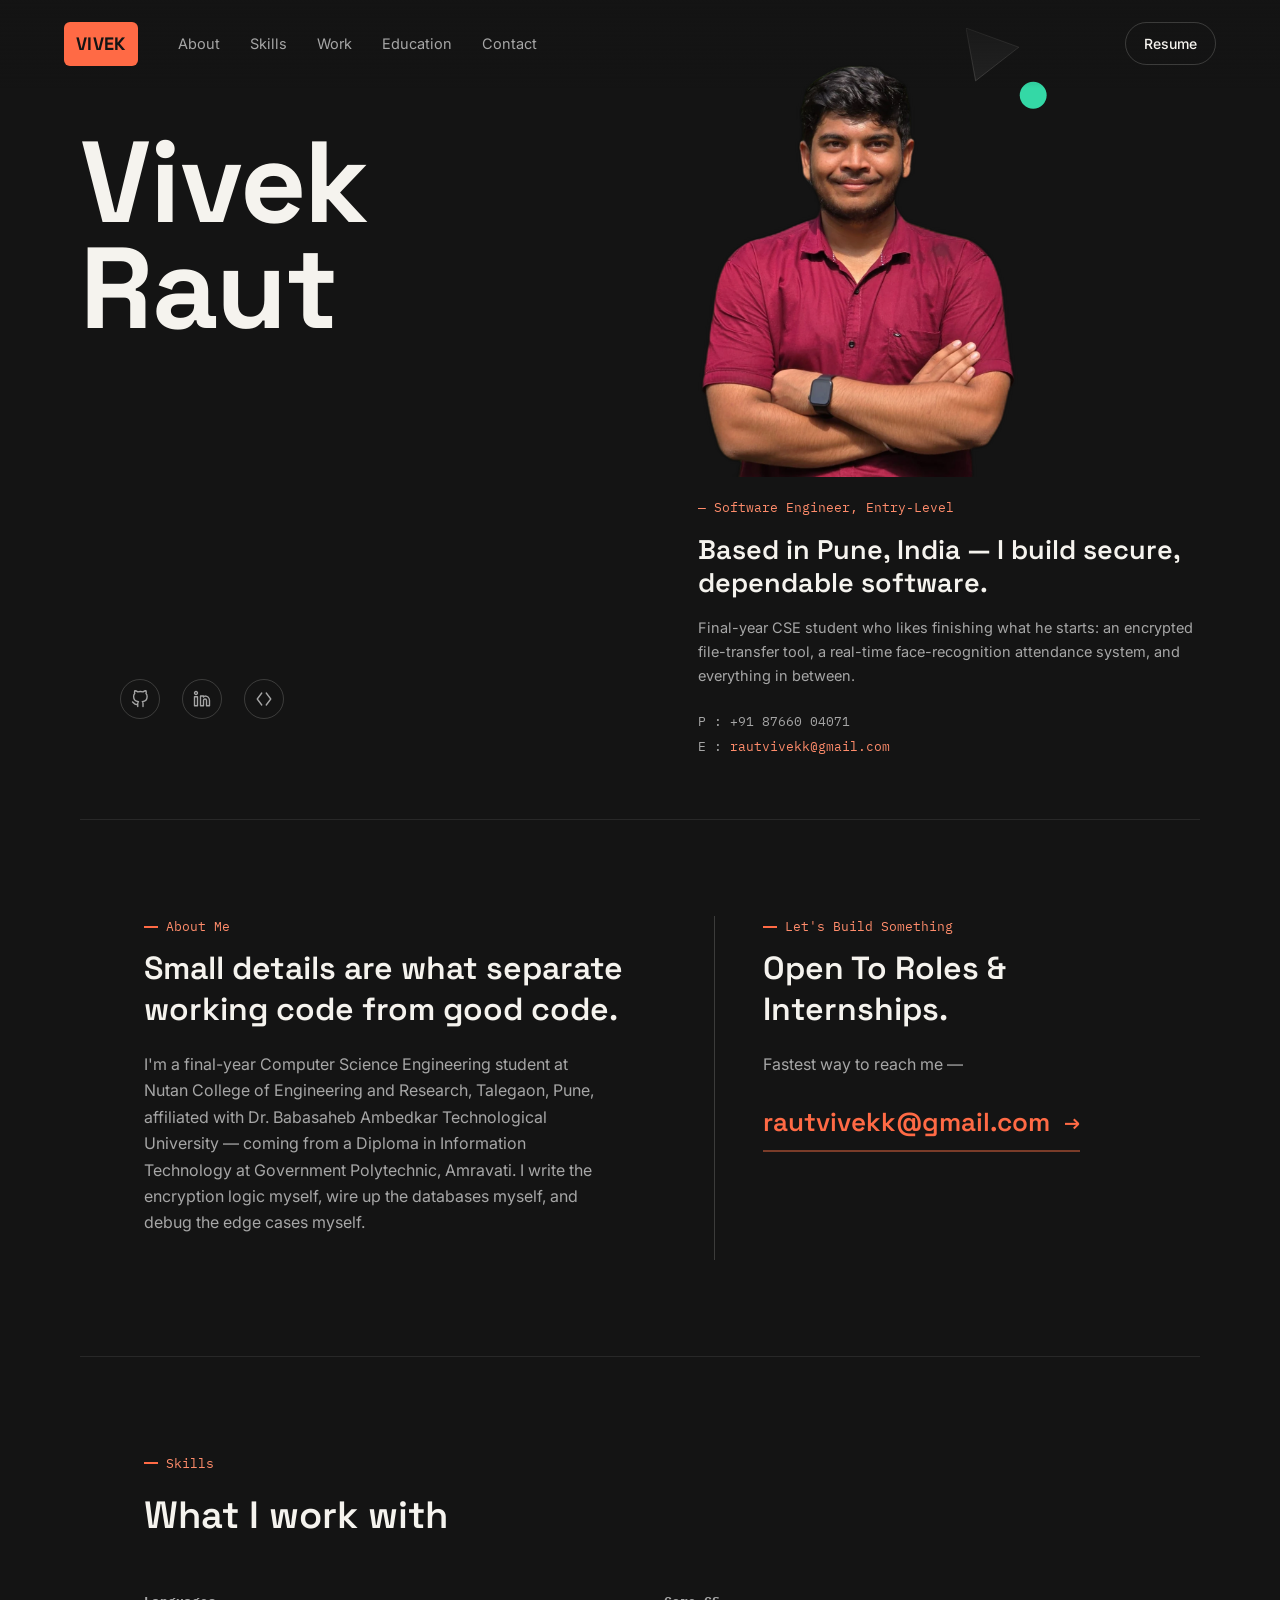
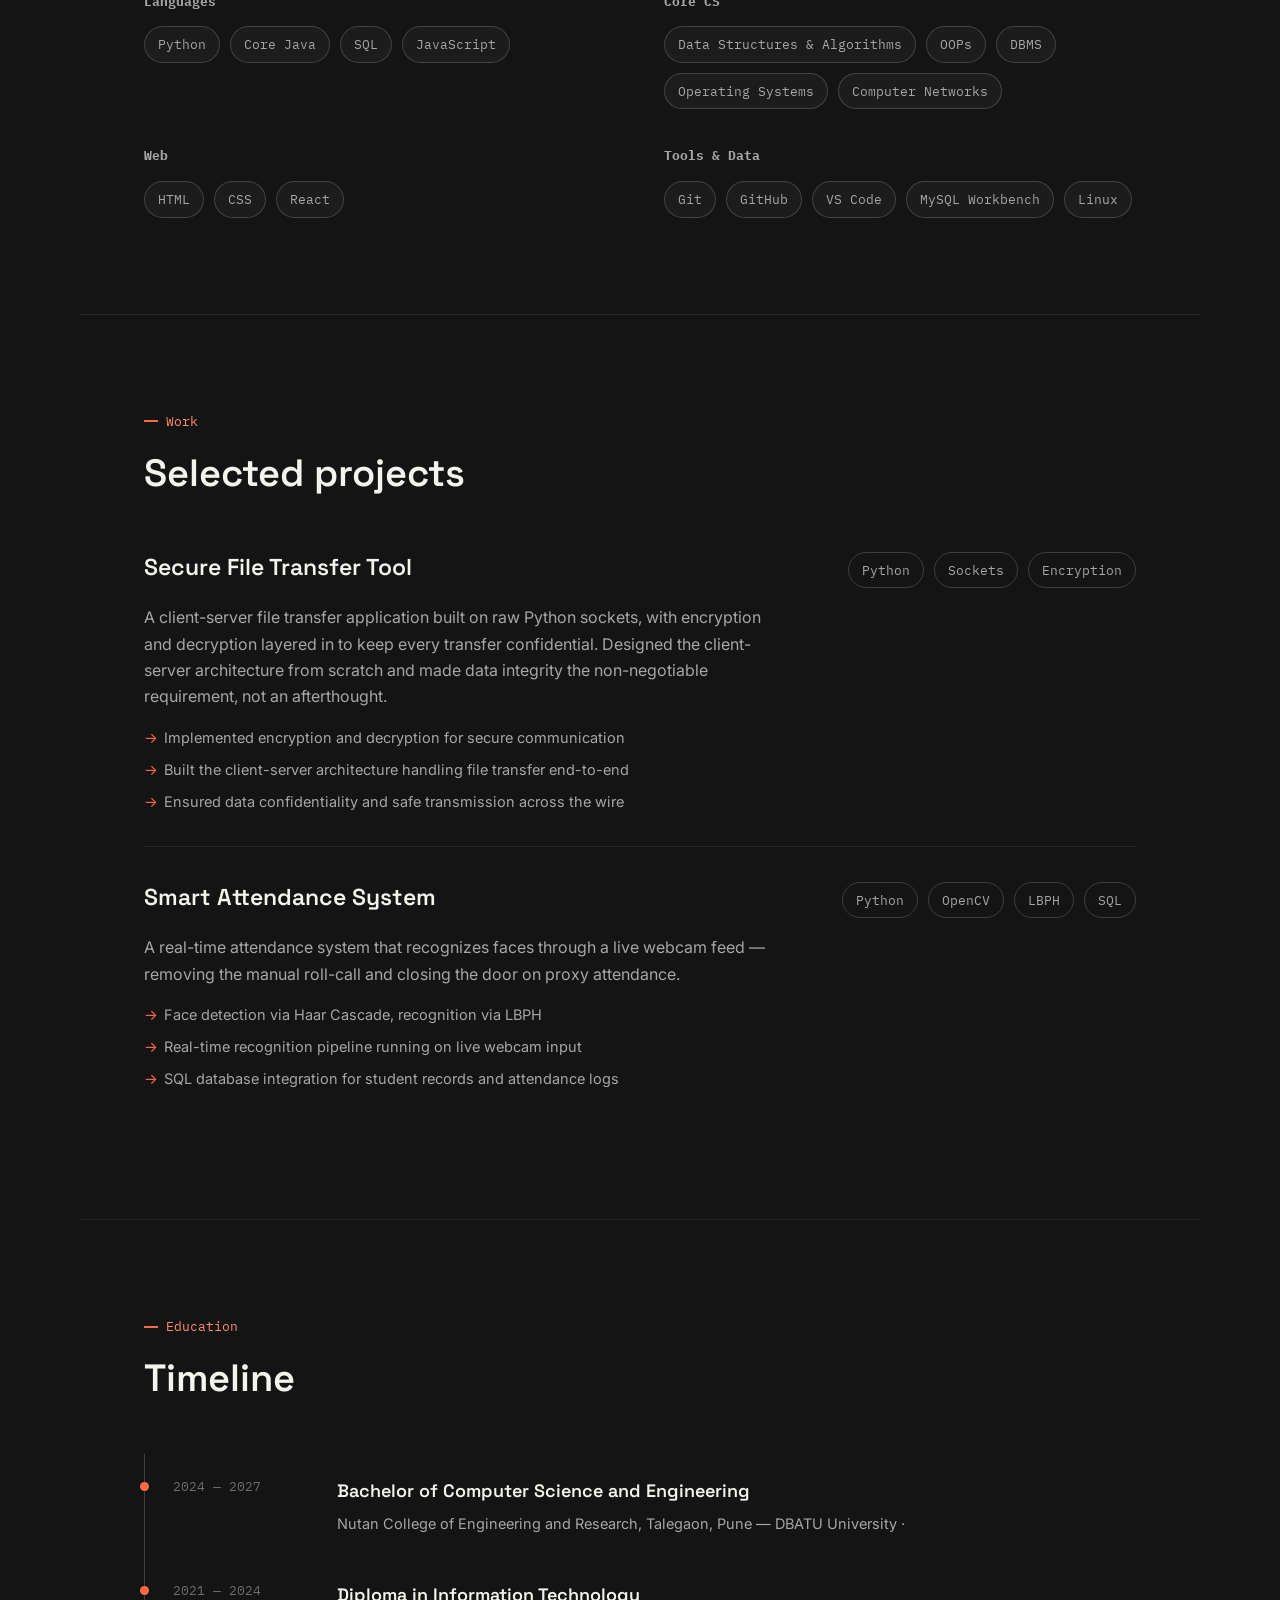
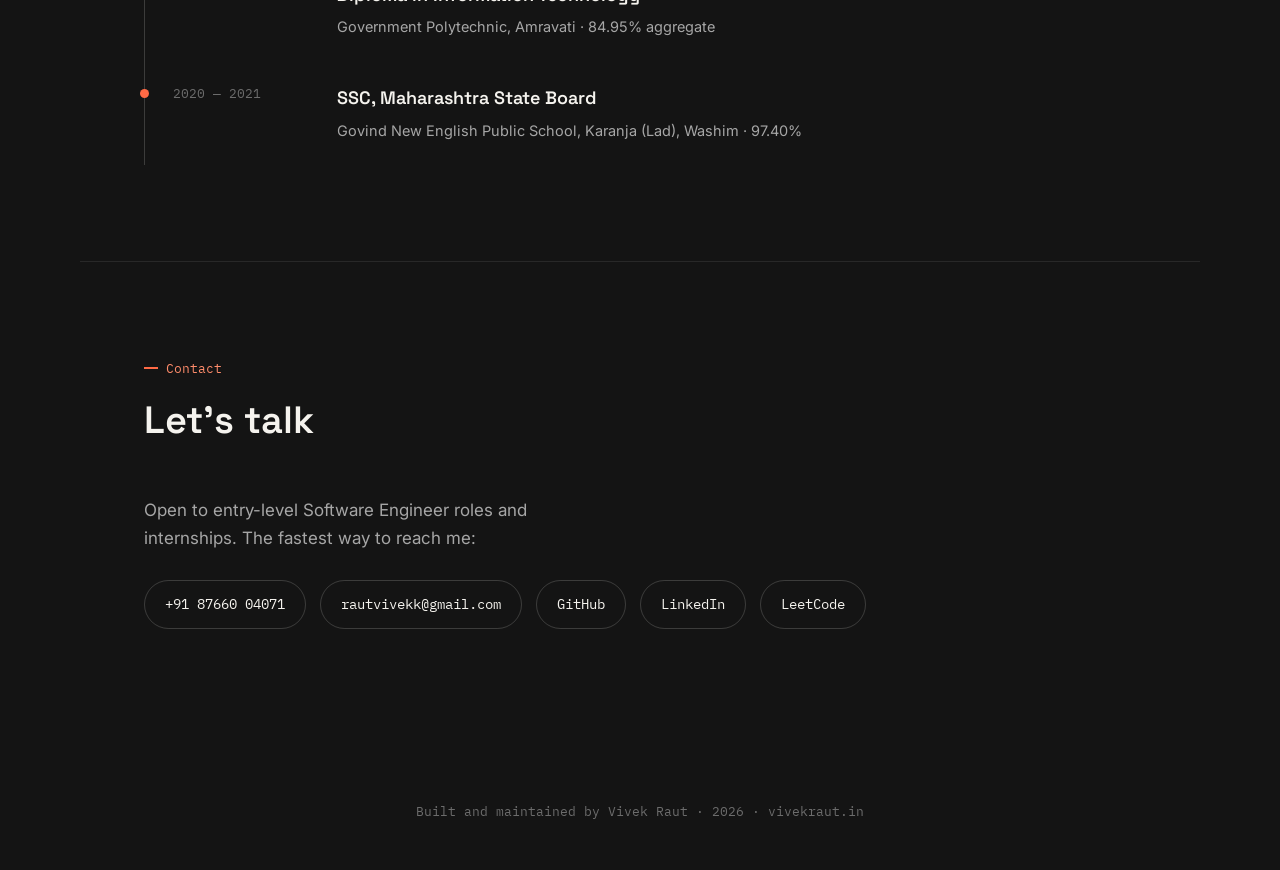
==== index.html @ efda07c6 "Move site to repository root" ====
<!DOCTYPE html>
<html lang="en">
<head>
<meta charset="UTF-8">
<meta name="viewport" content="width=device-width, initial-scale=1.0">
<title>Vivek Raut — Software Engineer</title>
<meta name="description" content="Vivek Raut — Computer Science Engineering student. Builder of secure systems, real-time recognition tools, and full-stack applications.">

<link rel="preconnect" href="https://fonts.googleapis.com">
<link rel="preconnect" href="https://fonts.gstatic.com" crossorigin>
<link href="https://fonts.googleapis.com/css2?family=Space+Grotesk:wght@500;600;700&family=IBM+Plex+Mono:wght@400;500&family=Inter:wght@400;500;600&display=swap" rel="stylesheet">

<link rel="stylesheet" href="css/style.css">
</head>
<body>

<nav class="nav" id="nav">
  <a href="#top" class="nav__mark">VIVEK</a>
  <ul class="nav__links" id="navLinks">
    <li><a href="#about">About</a></li>
    <li><a href="#skills">Skills</a></li>
    <li><a href="#work">Work</a></li>
    <li><a href="#education">Education</a></li>
    <li><a href="#contact">Contact</a></li>
  </ul>
  <a href="assets/Vivek_Raut_Resume.pdf" class="nav__cta" download>Resume</a>
  <button class="nav__toggle" id="navToggle" aria-label="Toggle menu" aria-expanded="false">
    <span></span><span></span><span></span>
  </button>
</nav>

<main>

  <!-- HERO -->
  <section class="hero" id="top">
    <div class="hero__stage">
      <div class="hero__name" aria-hidden="true">
        <span class="hero__name-line" id="scrambleTarget" data-text="Vivek">Vivek</span>
        <span class="hero__name-line hero__name-line--muted">Raut</span>
      </div>

      <div class="hero__row">
        <ul class="hero__social" aria-label="Social links">
          <li>
            <a href="https://github.com/vraut130512-maker" aria-label="GitHub" title="GitHub">
              <svg viewBox="0 0 24 24" fill="none" stroke="currentColor" stroke-width="1.8" stroke-linecap="round" stroke-linejoin="round">
                <path d="M9 19c-5 1.5-5-2.5-7-3m14 6v-3.87a3.37 3.37 0 0 0-.94-2.61c3.14-.35 6.44-1.54 6.44-7A5.44 5.44 0 0 0 20 4.77 5.07 5.07 0 0 0 19.91 1S18.73.65 16 2.48a13.38 13.38 0 0 0-7 0C6.27.65 5.09 1 5.09 1A5.07 5.07 0 0 0 5 4.77a5.44 5.44 0 0 0-1.5 3.78c0 5.42 3.3 6.61 6.44 7A3.37 3.37 0 0 0 9 18.13V22"/>
              </svg>
            </a>
          </li>
          <li>
            <a href="https://www.linkedin.com/in/vivek-raut-250181248" aria-label="LinkedIn" title="LinkedIn">
              <svg viewBox="0 0 24 24" fill="none" stroke="currentColor" stroke-width="1.8" stroke-linecap="round" stroke-linejoin="round">
                <path d="M16 8a6 6 0 0 1 6 6v7h-4v-7a2 2 0 0 0-2-2 2 2 0 0 0-2 2v7h-4V8h4v1.5A5 5 0 0 1 16 8z"/>
                <rect x="2" y="9" width="4" height="12"/>
                <circle cx="4" cy="4" r="2"/>
              </svg>
            </a>
          </li>
          <li>
            <a href="https://leetcode.com/u/vivek__raut/" aria-label="LeetCode" title="LeetCode">
              <svg viewBox="0 0 24 24" fill="none" stroke="currentColor" stroke-width="1.8" stroke-linecap="round" stroke-linejoin="round">
                <path d="M9 4l-6 8 6 8"/>
                <path d="M15 4l6 8-6 8"/>
              </svg>
            </a>
          </li>
        </ul>

        <div class="hero__photo">
          <picture>
            <source srcset="assets/vivek.webp" type="image/webp">
            <img src="assets/vivek.png" alt="Vivek Raut" width="900" height="1171">
          </picture>
          <svg class="hero__decor" viewBox="0 0 100 100" aria-hidden="true">
            <polygon points="0,0 55,20 10,55" class="decor-tri"/>
            <circle cx="70" cy="70" r="14" class="decor-dot"/>
          </svg>
        </div>

        <div class="hero__info">
          <p class="hero__tag">— Software Engineer, Entry-Level</p>
          <h1 class="hero__headline">Based in Pune, India — I build secure,
            dependable software.</h1>
          <p class="hero__desc">
            Final-year CSE student who likes finishing what he starts: an
            encrypted file-transfer tool, a real-time face-recognition
            attendance system, and everything in between.
          </p>
          <p class="hero__contact-line">
            P&nbsp;: +91&nbsp;87660&nbsp;04071<br>
            E&nbsp;: <a href="mailto:rautvivekk@gmail.com">rautvivekk@gmail.com</a>
          </p>
        </div>
      </div>
    </div>
  </section>

  <!-- ABOUT + CTA -->
  <section class="section section--split" id="about">
    <div class="split__col">
      <p class="section__label">About Me</p>
      <h2 class="split__title">Small details are what
        separate working code from good code.</h2>
      <p class="split__text">
        I'm a final-year Computer Science Engineering student at Nutan
        College of Engineering and Research, Talegaon, Pune, affiliated
        with Dr. Babasaheb Ambedkar Technological University — coming from
        a Diploma in Information Technology at Government Polytechnic,
        Amravati. I write the encryption logic myself, wire up the
        databases myself, and debug the edge cases myself.
      </p>
    </div>
    <div class="split__col split__col--cta">
      <p class="section__label">Let's Build Something</p>
      <h2 class="split__title">Open To Roles &amp;<br>Internships.</h2>
      <p class="split__text">Fastest way to reach me —</p>
      <a href="mailto:rautvivekk@gmail.com" class="cta-link">
        rautvivekk@gmail.com
        <span class="cta-link__arrow">→</span>
      </a>
    </div>
  </section>

  <!-- SKILLS -->
  <section class="section" id="skills">
    <div class="section__head">
      <p class="section__label">Skills</p>
      <h2 class="section__title">What I work with</h2>
    </div>
    <div class="skills__grid">
      <div class="skill-block">
        <h3 class="skill-block__title">Languages</h3>
        <div class="chips">
          <span class="chip">Python</span>
          <span class="chip">Core Java</span>
          <span class="chip">SQL</span>
          <span class="chip">JavaScript</span>
        </div>
      </div>
      <div class="skill-block">
        <h3 class="skill-block__title">Core CS</h3>
        <div class="chips">
          <span class="chip">Data Structures &amp; Algorithms</span>
          <span class="chip">OOPs</span>
          <span class="chip">DBMS</span>
          <span class="chip">Operating Systems</span>
          <span class="chip">Computer Networks</span>
        </div>
      </div>
      <div class="skill-block">
        <h3 class="skill-block__title">Web</h3>
        <div class="chips">
          <span class="chip">HTML</span>
          <span class="chip">CSS</span>
          <span class="chip">React</span>
        </div>
      </div>
      <div class="skill-block">
        <h3 class="skill-block__title">Tools &amp; Data</h3>
        <div class="chips">
          <span class="chip">Git</span>
          <span class="chip">GitHub</span>
          <span class="chip">VS Code</span>
          <span class="chip">MySQL Workbench</span>
          <span class="chip">Linux</span>
        </div>
      </div>
    </div>
  </section>

  <!-- WORK -->
  <section class="section" id="work">
    <div class="section__head">
      <p class="section__label">Work</p>
      <h2 class="section__title">Selected projects</h2>
    </div>

    <article class="project">
      <div class="project__head">
        <h3 class="project__title">Secure File Transfer Tool</h3>
        <div class="chips chips--mono">
          <span class="chip">Python</span>
          <span class="chip">Sockets</span>
          <span class="chip">Encryption</span>
        </div>
      </div>
      <p class="project__desc">
        A client-server file transfer application built on raw Python sockets, with encryption
        and decryption layered in to keep every transfer confidential. Designed the
        client-server architecture from scratch and made data integrity the non-negotiable
        requirement, not an afterthought.
      </p>
      <ul class="project__points">
        <li>Implemented encryption and decryption for secure communication</li>
        <li>Built the client-server architecture handling file transfer end-to-end</li>
        <li>Ensured data confidentiality and safe transmission across the wire</li>
      </ul>
    </article>

    <article class="project">
      <div class="project__head">
        <h3 class="project__title">Smart Attendance System</h3>
        <div class="chips chips--mono">
          <span class="chip">Python</span>
          <span class="chip">OpenCV</span>
          <span class="chip">LBPH</span>
          <span class="chip">SQL</span>
        </div>
      </div>
      <p class="project__desc">
        A real-time attendance system that recognizes faces through a live webcam feed —
        removing the manual roll-call and closing the door on proxy attendance.
      </p>
      <ul class="project__points">
        <li>Face detection via Haar Cascade, recognition via LBPH</li>
        <li>Real-time recognition pipeline running on live webcam input</li>
        <li>SQL database integration for student records and attendance logs</li>
      </ul>
    </article>
  </section>

  <!-- EDUCATION -->
  <section class="section" id="education">
    <div class="section__head">
      <p class="section__label">Education</p>
      <h2 class="section__title">Timeline</h2>
    </div>
    <div class="timeline">
      <div class="timeline__item">
        <span class="timeline__year">2024 — 2027</span>
        <div class="timeline__body">
          <h3>Bachelor of Computer Science and Engineering</h3>
          <p>Nutan College of Engineering and Research, Talegaon, Pune — DBATU University ·</p>
        </div>
      </div>
      <div class="timeline__item">
        <span class="timeline__year">2021 — 2024</span>
        <div class="timeline__body">
          <h3>Diploma in Information Technology</h3>
          <p>Government Polytechnic, Amravati · 84.95% aggregate</p>
        </div>
      </div>
      <div class="timeline__item">
        <span class="timeline__year">2020 — 2021</span>
        <div class="timeline__body">
          <h3>SSC, Maharashtra State Board</h3>
          <p>Govind New English Public School, Karanja (Lad), Washim · 97.40%</p>
        </div>
      </div>
    </div>
  </section>

  <!-- CONTACT -->
  <section class="section section--contact" id="contact">
    <div class="section__head">
      <p class="section__label">Contact</p>
      <h2 class="section__title">Let's talk</h2>
    </div>
    <p class="contact__text">
      Open to entry-level Software Engineer roles and internships. The fastest way to reach me:
    </p>
    <div class="contact__links">
      <a href="tel:+918766004071" class="contact__link">+91&nbsp;87660&nbsp;04071</a>
      <a href="mailto:rautvivekk@gmail.com" class="contact__link">rautvivekk@gmail.com</a>
      <a href="https://github.com/vraut130512-maker" class="contact__link">GitHub</a>
      <a href="https://www.linkedin.com/in/vivek-raut-250181248" class="contact__link">LinkedIn</a>
      <a href="https://leetcode.com/u/vivek__raut/" class="contact__link">LeetCode</a>
    </div>
  </section>

</main>

<footer class="footer">
  <p>Built and maintained by Vivek Raut · <span id="year"></span> · vivekraut.in</p>
</footer>

<script src="js/script.js"></script>
</body>
</html>
---- css/style.css ----
/* ============================================================
   TOKENS
   ============================================================ */
:root{
  --bg: #141414;
  --bg-panel: #1C1C1C;
  --bg-raise: #232323;
  --ink: #F5F3EE;
  --ink-dim: #A6A6A6;
  --ink-faint: #6C6C6C;
  --coral: #FF6A45;
  --coral-soft: #FF8C6B;
  --coral-dim: #7A3C29;
  --mint: #34D8A6;
  --line: rgba(245,243,238,0.09);
  --line-strong: rgba(245,243,238,0.18);

  --font-display: 'Space Grotesk', sans-serif;
  --font-body: 'Inter', -apple-system, sans-serif;
  --font-mono: 'IBM Plex Mono', 'SF Mono', monospace;

  --container: 1120px;
  --pad: clamp(20px, 5vw, 64px);
}

*{ box-sizing: border-box; margin:0; padding:0; }
html{ scroll-behavior: smooth; }

body{
  background: var(--bg);
  color: var(--ink);
  font-family: var(--font-body);
  line-height: 1.65;
  -webkit-font-smoothing: antialiased;
  overflow-x: hidden;
}

a{ color: inherit; text-decoration: none; }
img{ max-width: 100%; display:block; }
::selection{ background: var(--coral); color: #141414; }
:focus-visible{ outline: 2px solid var(--coral); outline-offset: 3px; }

/* ============================================================
   NAV
   ============================================================ */
.nav{
  position: fixed; top:0; left:0; right:0; z-index: 100;
  display:flex; align-items:center; gap: 40px;
  padding: 22px var(--pad);
  background: linear-gradient(to bottom, rgba(20,20,20,0.95), rgba(20,20,20,0));
}
.nav__mark{
  font-family: var(--font-display);
  font-weight: 700;
  font-size: 18px;
  background: var(--coral);
  color: #141414;
  padding: 7px 12px;
  border-radius: 6px;
  letter-spacing: 0.02em;
}
.nav__mark span{ color: #141414; }
.nav__links{
  list-style:none;
  display:flex; gap: 30px;
  font-size: 14.5px;
  margin-right: auto;
}
.nav__links a{ color: var(--ink-dim); transition: color 0.2s ease; }
.nav__links a:hover{ color: var(--ink); }

.nav__cta{
  font-size: 14px;
  font-weight: 500;
  color: var(--ink);
  border: 1px solid var(--line-strong);
  padding: 9px 18px;
  border-radius: 999px;
  transition: border-color 0.2s ease, color 0.2s ease;
}
.nav__cta:hover{ border-color: var(--coral); color: var(--coral-soft); }

.nav__toggle{
  display:none; flex-direction: column; gap: 5px;
  background: none; border:none; cursor:pointer; padding: 8px;
}
.nav__toggle span{ width: 22px; height:2px; background: var(--ink); }

/* ============================================================
   HERO
   ============================================================ */
.hero{
  padding: 130px var(--pad) 60px;
  position: relative;
}
.hero__stage{
  --name-size: clamp(52px, 9vw, 120px);
  max-width: var(--container);
  margin: 0 auto;
  display: grid;
  grid-template-columns: 1.15fr 1fr;
  grid-template-rows: auto auto auto;
  grid-template-areas:
    "name   info"
    "photo  info"
    "social .";
  column-gap: 40px;
  align-items: start;
}

.hero__name{
  grid-area: name;
  display:flex; flex-direction: column;
  position: relative; z-index: 1;
}
.hero__name-line{
  font-family: var(--font-display);
  font-weight: 700;
  font-size: var(--name-size);
  line-height: 0.92;
  letter-spacing: -0.01em;
  color: var(--ink);
}
.hero__name-line--muted{ color: var(--ink); }

.hero__social{
position:absolute;
left:40px;
bottom:40px;
list-style:none;
display:flex;
flex-direction:row;
gap:22px;
z-index:20;
}
.hero__social a{display:flex;align-items:center;justify-content:center;width:42px;height:42px;border-radius:50%;border:1px solid rgba(255,255,255,.25);}
.hero__stage{position:relative;}

.hero__social a{
  display:flex; align-items:center; justify-content:center;
  width: 40px; height: 40px;
  border: 1px solid var(--line-strong);
  border-radius: 50%;
  color: var(--ink-dim);
  transition: color 0.2s ease, border-color 0.2s ease, transform 0.2s ease;
}
.hero__social svg{ width: 18px; height: 18px; }
.hero__social a:hover{ color: var(--coral); border-color: var(--coral); transform: translateY(-2px); }

.hero__photo{
  grid-area: photo;
  position: relative;
  width: clamp(200px, 25vw, 360px);
  max-width: 100%;
  margin-top: calc(var(--name-size) * -0.6);
  z-index: 2;
}
.hero__photo img{ width: 100%; height: auto; display:block; }

.hero__decor{
  position: absolute;
  top: -8%; right: -14%;
  width: 30%;
  z-index: 3;
}
.decor-tri{ fill: var(--bg-raise); stroke: var(--line-strong); }
.decor-dot{ fill: var(--mint); }

.hero__info{
  grid-area: info;
  padding-top: clamp(8px, 2vw, 20px);
}
.hero__tag{
  font-family: var(--font-mono);
  font-size: 13px;
  color: var(--coral-soft);
  margin-bottom: 14px;
}
.hero__headline{
  font-family: var(--font-display);
  font-weight: 600;
  font-size: clamp(20px, 2.2vw, 27px);
  line-height: 1.25;
  margin-bottom: 16px;
}
.hero__desc{
  color: var(--ink-dim);
  font-size: 14.5px;
  margin-bottom: 22px;
}
.hero__contact-line{
  font-family: var(--font-mono);
  font-size: 13px;
  color: var(--ink-dim);
  line-height: 1.9;
}
.hero__contact-line a{ color: var(--coral-soft); }

@media (max-width: 860px){
  .hero__stage{
    grid-template-columns: 1fr;
    grid-template-areas:
      "name"
      "photo"
      "info"
      "social";
    justify-items: center;
    text-align: center;
  }
  .hero__name{ align-items: center; }
  .hero__photo{ width: min(66vw, 300px); margin-top: 24px; }
  .hero__info{ padding-top: 0; }
  .hero__social{ justify-content: center; margin-top: 8px; }
  .hero__decor{ display:none; }
}

/* ============================================================
   SECTIONS (shared)
   ============================================================ */
.section{
  max-width: var(--container);
  margin: 0 auto;
  padding: 96px var(--pad);
  border-top: 1px solid var(--line);
}
.section__head{ margin-bottom: 44px; }
.section__label{
  font-family: var(--font-mono);
  font-size: 13px;
  color: var(--coral-soft);
  margin-bottom: 10px;
  position: relative;
  padding-left: 22px;
}
.section__label::before{
  content: "";
  position: absolute; left:0; top: 50%;
  transform: translateY(-50%);
  width: 14px; height: 2px;
  background: var(--coral);
}
.section__title{
  font-family: var(--font-display);
  font-size: clamp(28px, 4vw, 38px);
  font-weight: 600;
}

.reveal{ opacity: 0; transform: translateY(24px); transition: opacity 0.7s ease, transform 0.7s ease; }
.reveal.is-visible{ opacity: 1; transform: translateY(0); }

/* ============================================================
   ABOUT / SPLIT + CTA
   ============================================================ */
.section--split{
  display: grid;
  grid-template-columns: 1.2fr 1fr;
  gap: 64px;
}
.split__title{
  font-family: var(--font-display);
  font-weight: 600;
  font-size: clamp(24px, 3vw, 32px);
  line-height: 1.3;
  margin-bottom: 20px;
}
.split__text{ color: var(--ink-dim); max-width: 460px; margin-bottom: 24px; }

.stat{ display:flex; align-items: center; gap: 16px; }
.stat__value{
  font-family: var(--font-display);
  font-weight: 700;
  font-size: 56px;
  color: var(--coral);
  line-height: 1;
}
.stat__label{
  font-family: var(--font-mono);
  font-size: 12.5px;
  color: var(--ink-faint);
  line-height: 1.5;
}

.split__col--cta{ border-left: 1px solid var(--line-strong); padding-left: 48px; }
.cta-link{
  display:inline-flex; align-items:center; gap: 14px;
  font-family: var(--font-display);
  font-weight: 600;
  font-size: clamp(20px, 2.4vw, 26px);
  color: var(--coral);
  border-bottom: 2px solid var(--coral-dim);
  padding-bottom: 6px;
  transition: gap 0.2s ease, border-color 0.2s ease;
}
.cta-link:hover{ gap: 22px; border-color: var(--coral); }
.cta-link__arrow{ font-size: 20px; }

@media (max-width: 820px){
  .section--split{ grid-template-columns: 1fr; gap: 48px; }
  .split__col--cta{ border-left:none; padding-left:0; border-top: 1px solid var(--line-strong); padding-top: 32px; }
}

/* ============================================================
   SKILLS
   ============================================================ */
.skills__grid{ display: grid; grid-template-columns: repeat(2, 1fr); gap: 36px 48px; }
.skill-block__title{
  font-family: var(--font-mono); font-size: 13px; color: var(--ink-dim); margin-bottom: 14px;
}
.chips{ display:flex; flex-wrap: wrap; gap: 10px; }
.chip{
  font-family: var(--font-mono); font-size: 12.5px;
  padding: 7px 13px; border: 1px solid var(--line-strong);
  border-radius: 999px; color: var(--ink-dim); background: var(--bg-panel);
  transition: border-color 0.2s ease, color 0.2s ease;
}
.chip:hover{ border-color: var(--coral-dim); color: var(--ink); }

@media (max-width: 640px){ .skills__grid{ grid-template-columns: 1fr; } }

/* ============================================================
   PROJECTS
   ============================================================ */
.project{ padding: 32px 0; border-top: 1px solid var(--line); }
.project:first-of-type{ border-top: none; padding-top: 0; }
.project__head{ display:flex; justify-content: space-between; align-items: baseline; flex-wrap: wrap; gap: 12px 24px; margin-bottom: 16px; }
.project__title{ font-family: var(--font-display); font-size: 23px; font-weight: 600; }
.chips--mono .chip{ background: transparent; }
.project__desc{ color: var(--ink-dim); max-width: 640px; margin-bottom: 16px; }
.project__points{ list-style: none; display:flex; flex-direction: column; gap: 8px; }
.project__points li{ color: var(--ink-dim); font-size: 14.5px; padding-left: 20px; position: relative; }
.project__points li::before{ content: "→"; position: absolute; left: 0; top: 0; color: var(--coral); }

/* ============================================================
   EDUCATION / TIMELINE
   ============================================================ */
.timeline{ display: flex; flex-direction: column; border-left: 1px solid var(--line-strong); }
.timeline__item{ display:grid; grid-template-columns: 140px 1fr; gap: 24px; padding: 22px 0 22px 28px; position: relative; }
.timeline__item::before{ content:""; position:absolute; left:-5px; top: 28px; width: 9px; height: 9px; border-radius: 50%; background: var(--coral); }
.timeline__year{ font-family: var(--font-mono); font-size: 13px; color: var(--ink-faint); white-space: nowrap; }
.timeline__body h3{ font-family: var(--font-display); font-weight: 600; font-size: 18px; margin-bottom: 6px; }
.timeline__body p{ color: var(--ink-dim); font-size: 14.5px; }

@media (max-width: 600px){ .timeline__item{ grid-template-columns: 1fr; gap: 6px; } }

/* ============================================================
   CONTACT
   ============================================================ */
.section--contact{ padding-bottom: 140px; }
.contact__text{ color: var(--ink-dim); max-width: 480px; margin-bottom: 28px; font-size: 17px; }
.contact__links{ display:flex; flex-wrap: wrap; gap: 14px; }
.contact__link{
  font-family: var(--font-mono); font-size: 14px; padding: 12px 20px;
  border: 1px solid var(--line-strong); border-radius: 999px; color: var(--ink);
  transition: border-color 0.2s ease, color 0.2s ease, transform 0.2s ease;
}
.contact__link:hover{ border-color: var(--coral); color: var(--coral-soft); transform: translateY(-2px); }

/* ============================================================
   FOOTER
   ============================================================ */
.footer{ text-align: center; padding: 32px var(--pad) 48px; font-family: var(--font-mono); font-size: 12.5px; color: var(--ink-faint); }

/* ============================================================
   MOBILE NAV
   ============================================================ */
@media (max-width: 760px){
  .nav__links, .nav__cta{ display:none; }
  .nav__toggle{ display:flex; margin-left: auto; }
}

/* ============================================================
   REDUCED MOTION
   ============================================================ */
@media (prefers-reduced-motion: reduce){
  html{ scroll-behavior: auto; }
  .reveal{ opacity:1; transform:none; transition:none; }
  *{ animation-duration: 0.001ms !important; transition-duration: 0.001ms !important; }
}
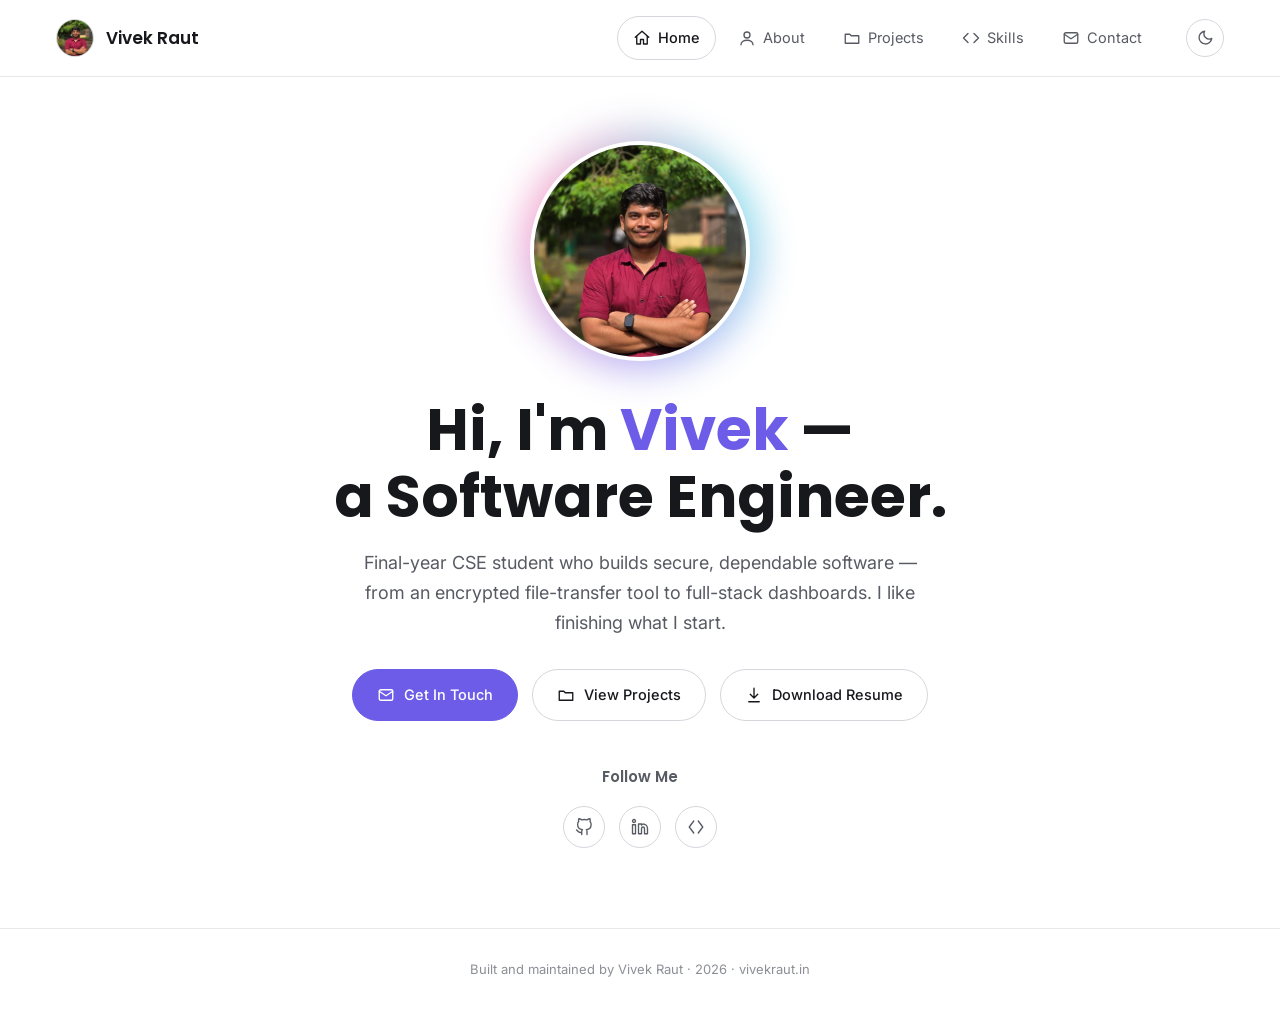
==== commit debc8b9e: "Replace with new portfolio design" ====
--- a/index.html
+++ b/index.html
@@ -3,272 +3,79 @@
 <head>
 <meta charset="UTF-8">
 <meta name="viewport" content="width=device-width, initial-scale=1.0">
-<title>Vivek Raut — Software Engineer</title>
+<title>Vivek Raut | Portfolio</title>
 <meta name="description" content="Vivek Raut — Computer Science Engineering student. Builder of secure systems, real-time recognition tools, and full-stack applications.">
-
 <link rel="preconnect" href="https://fonts.googleapis.com">
 <link rel="preconnect" href="https://fonts.gstatic.com" crossorigin>
-<link href="https://fonts.googleapis.com/css2?family=Space+Grotesk:wght@500;600;700&family=IBM+Plex+Mono:wght@400;500&family=Inter:wght@400;500;600&display=swap" rel="stylesheet">
-
+<link href="https://fonts.googleapis.com/css2?family=Poppins:wght@500;600;700&family=Inter:wght@400;500;600&family=IBM+Plex+Mono:wght@400;500&display=swap" rel="stylesheet">
 <link rel="stylesheet" href="css/style.css">
 </head>
 <body>
 
-<nav class="nav" id="nav">
-  <a href="#top" class="nav__mark">VIVEK</a>
+<nav class="nav">
+  <a href="index.html" class="nav__brand">
+    <img src="assets/vivek-circle.jpg" alt="">
+    <span>Vivek Raut</span>
+  </a>
   <ul class="nav__links" id="navLinks">
-    <li><a href="#about">About</a></li>
-    <li><a href="#skills">Skills</a></li>
-    <li><a href="#work">Work</a></li>
-    <li><a href="#education">Education</a></li>
-    <li><a href="#contact">Contact</a></li>
+    <li><a href="index.html" class="is-active"><svg class="icon" viewBox="0 0 24 24"><path d="M3 11l9-8 9 8"/><path d="M5 10v10h5v-6h4v6h5V10"/></svg>Home</a></li>
+    <li><a href="about.html"><svg class="icon" viewBox="0 0 24 24"><circle cx="12" cy="8" r="4"/><path d="M4 21c0-4 4-6 8-6s8 2 8 6"/></svg>About</a></li>
+    <li><a href="projects.html"><svg class="icon" viewBox="0 0 24 24"><path d="M3 7h6l2 2h10v10H3z"/></svg>Projects</a></li>
+    <li><a href="skills.html"><svg class="icon" viewBox="0 0 24 24"><path d="M8 6l-6 6 6 6"/><path d="M16 6l6 6-6 6"/></svg>Skills</a></li>
+    <li><a href="contact.html"><svg class="icon" viewBox="0 0 24 24"><rect x="3" y="5" width="18" height="14" rx="2"/><path d="M3 7l9 6 9-6"/></svg>Contact</a></li>
   </ul>
-  <a href="assets/Vivek_Raut_Resume.pdf" class="nav__cta" download>Resume</a>
-  <button class="nav__toggle" id="navToggle" aria-label="Toggle menu" aria-expanded="false">
-    <span></span><span></span><span></span>
-  </button>
+  <div class="nav__actions">
+    <button class="nav__theme" id="themeToggle" aria-label="Toggle theme">
+      <svg class="icon icon-moon" viewBox="0 0 24 24"><path d="M21 12.5A8.5 8.5 0 1111.5 3 7 7 0 0021 12.5z"/></svg>
+      <svg class="icon icon-sun" viewBox="0 0 24 24"><circle cx="12" cy="12" r="4"/><path d="M12 2v2M12 20v2M4.9 4.9l1.4 1.4M17.7 17.7l1.4 1.4M2 12h2M20 12h2M4.9 19.1l1.4-1.4M17.7 6.3l1.4-1.4"/></svg>
+    </button>
+    <button class="nav__toggle" id="navToggle" aria-label="Toggle menu" aria-expanded="false">
+      <span></span><span></span><span></span>
+    </button>
+  </div>
 </nav>
 
 <main>
+  <section class="hero reveal">
+    <div class="hero__photo">
+      <img src="assets/vivek-circle.jpg" alt="Vivek Raut">
+    </div>
+    <h1 class="hero__title">Hi, I'm <span>Vivek</span> —<br>a Software Engineer.</h1>
+    <p class="hero__desc">
+      Final-year CSE student who builds secure, dependable software — from an
+      encrypted file-transfer tool to full-stack dashboards. I like finishing
+      what I start.
+    </p>
+    <div class="hero__actions">
+      <a href="contact.html" class="btn btn--solid">
+        <svg class="icon" viewBox="0 0 24 24" stroke="currentColor"><rect x="3" y="5" width="18" height="14" rx="2"/><path d="M3 7l9 6 9-6"/></svg>
+        Get In Touch
+      </a>
+      <a href="projects.html" class="btn">
+        <svg class="icon" viewBox="0 0 24 24"><path d="M3 7h6l2 2h10v10H3z"/></svg>
+        View Projects
+      </a>
+      <a href="assets/Vivek_Raut_Resume.pdf" class="btn" download>
+        <svg class="icon" viewBox="0 0 24 24"><path d="M12 3v12M7 11l5 5 5-5"/><path d="M5 21h14"/></svg>
+        Download Resume
+      </a>
+    </div>
 
-  <!-- HERO -->
-  <section class="hero" id="top">
-    <div class="hero__stage">
-      <div class="hero__name" aria-hidden="true">
-        <span class="hero__name-line" id="scrambleTarget" data-text="Vivek">Vivek</span>
-        <span class="hero__name-line hero__name-line--muted">Raut</span>
-      </div>
-
-      <div class="hero__row">
-        <ul class="hero__social" aria-label="Social links">
-          <li>
-            <a href="https://github.com/vraut130512-maker" aria-label="GitHub" title="GitHub">
-              <svg viewBox="0 0 24 24" fill="none" stroke="currentColor" stroke-width="1.8" stroke-linecap="round" stroke-linejoin="round">
-                <path d="M9 19c-5 1.5-5-2.5-7-3m14 6v-3.87a3.37 3.37 0 0 0-.94-2.61c3.14-.35 6.44-1.54 6.44-7A5.44 5.44 0 0 0 20 4.77 5.07 5.07 0 0 0 19.91 1S18.73.65 16 2.48a13.38 13.38 0 0 0-7 0C6.27.65 5.09 1 5.09 1A5.07 5.07 0 0 0 5 4.77a5.44 5.44 0 0 0-1.5 3.78c0 5.42 3.3 6.61 6.44 7A3.37 3.37 0 0 0 9 18.13V22"/>
-              </svg>
-            </a>
-          </li>
-          <li>
-            <a href="https://www.linkedin.com/in/vivek-raut-250181248" aria-label="LinkedIn" title="LinkedIn">
-              <svg viewBox="0 0 24 24" fill="none" stroke="currentColor" stroke-width="1.8" stroke-linecap="round" stroke-linejoin="round">
-                <path d="M16 8a6 6 0 0 1 6 6v7h-4v-7a2 2 0 0 0-2-2 2 2 0 0 0-2 2v7h-4V8h4v1.5A5 5 0 0 1 16 8z"/>
-                <rect x="2" y="9" width="4" height="12"/>
-                <circle cx="4" cy="4" r="2"/>
-              </svg>
-            </a>
-          </li>
-          <li>
-            <a href="https://leetcode.com/u/vivek__raut/" aria-label="LeetCode" title="LeetCode">
-              <svg viewBox="0 0 24 24" fill="none" stroke="currentColor" stroke-width="1.8" stroke-linecap="round" stroke-linejoin="round">
-                <path d="M9 4l-6 8 6 8"/>
-                <path d="M15 4l6 8-6 8"/>
-              </svg>
-            </a>
-          </li>
-        </ul>
-
-        <div class="hero__photo">
-          <picture>
-            <source srcset="assets/vivek.webp" type="image/webp">
-            <img src="assets/vivek.png" alt="Vivek Raut" width="900" height="1171">
-          </picture>
-          <svg class="hero__decor" viewBox="0 0 100 100" aria-hidden="true">
-            <polygon points="0,0 55,20 10,55" class="decor-tri"/>
-            <circle cx="70" cy="70" r="14" class="decor-dot"/>
-          </svg>
-        </div>
-
-        <div class="hero__info">
-          <p class="hero__tag">— Software Engineer, Entry-Level</p>
-          <h1 class="hero__headline">Based in Pune, India — I build secure,
-            dependable software.</h1>
-          <p class="hero__desc">
-            Final-year CSE student who likes finishing what he starts: an
-            encrypted file-transfer tool, a real-time face-recognition
-            attendance system, and everything in between.
-          </p>
-          <p class="hero__contact-line">
-            P&nbsp;: +91&nbsp;87660&nbsp;04071<br>
-            E&nbsp;: <a href="mailto:rautvivekk@gmail.com">rautvivekk@gmail.com</a>
-          </p>
-        </div>
+    <div class="follow">
+      <p class="follow__label">Follow Me</p>
+      <div class="follow__links">
+        <a href="https://github.com/vraut130512-maker" aria-label="GitHub">
+          <svg class="icon" viewBox="0 0 24 24"><path d="M9 19c-5 1.5-5-2.5-7-3m14 6v-3.87a3.37 3.37 0 0 0-.94-2.61c3.14-.35 6.44-1.54 6.44-7A5.44 5.44 0 0 0 20 4.77 5.07 5.07 0 0 0 19.91 1S18.73.65 16 2.48a13.38 13.38 0 0 0-7 0C6.27.65 5.09 1 5.09 1A5.07 5.07 0 0 0 5 4.77a5.44 5.44 0 0 0-1.5 3.78c0 5.42 3.3 6.61 6.44 7A3.37 3.37 0 0 0 9 18.13V22"/></svg>
+        </a>
+        <a href="https://www.linkedin.com/in/vivek-raut-250181248" aria-label="LinkedIn">
+          <svg class="icon" viewBox="0 0 24 24"><path d="M16 8a6 6 0 0 1 6 6v7h-4v-7a2 2 0 0 0-2-2 2 2 0 0 0-2 2v7h-4V8h4v1.5A5 5 0 0 1 16 8z"/><rect x="2" y="9" width="4" height="12"/><circle cx="4" cy="4" r="2"/></svg>
+        </a>
+        <a href="https://leetcode.com/u/vivek__raut/" aria-label="LeetCode">
+          <svg class="icon" viewBox="0 0 24 24"><path d="M9 4l-6 8 6 8"/><path d="M15 4l6 8-6 8"/></svg>
+        </a>
       </div>
     </div>
   </section>
-
-  <!-- ABOUT + CTA -->
-  <section class="section section--split" id="about">
-    <div class="split__col">
-      <p class="section__label">About Me</p>
-      <h2 class="split__title">Small details are what
-        separate working code from good code.</h2>
-      <p class="split__text">
-        I'm a final-year Computer Science Engineering student at Nutan
-        College of Engineering and Research, Talegaon, Pune, affiliated
-        with Dr. Babasaheb Ambedkar Technological University — coming from
-        a Diploma in Information Technology at Government Polytechnic,
-        Amravati. I write the encryption logic myself, wire up the
-        databases myself, and debug the edge cases myself.
-      </p>
-    </div>
-    <div class="split__col split__col--cta">
-      <p class="section__label">Let's Build Something</p>
-      <h2 class="split__title">Open To Roles &amp;<br>Internships.</h2>
-      <p class="split__text">Fastest way to reach me —</p>
-      <a href="mailto:rautvivekk@gmail.com" class="cta-link">
-        rautvivekk@gmail.com
-        <span class="cta-link__arrow">→</span>
-      </a>
-    </div>
-  </section>
-
-  <!-- SKILLS -->
-  <section class="section" id="skills">
-    <div class="section__head">
-      <p class="section__label">Skills</p>
-      <h2 class="section__title">What I work with</h2>
-    </div>
-    <div class="skills__grid">
-      <div class="skill-block">
-        <h3 class="skill-block__title">Languages</h3>
-        <div class="chips">
-          <span class="chip">Python</span>
-          <span class="chip">Core Java</span>
-          <span class="chip">SQL</span>
-          <span class="chip">JavaScript</span>
-        </div>
-      </div>
-      <div class="skill-block">
-        <h3 class="skill-block__title">Core CS</h3>
-        <div class="chips">
-          <span class="chip">Data Structures &amp; Algorithms</span>
-          <span class="chip">OOPs</span>
-          <span class="chip">DBMS</span>
-          <span class="chip">Operating Systems</span>
-          <span class="chip">Computer Networks</span>
-        </div>
-      </div>
-      <div class="skill-block">
-        <h3 class="skill-block__title">Web</h3>
-        <div class="chips">
-          <span class="chip">HTML</span>
-          <span class="chip">CSS</span>
-          <span class="chip">React</span>
-        </div>
-      </div>
-      <div class="skill-block">
-        <h3 class="skill-block__title">Tools &amp; Data</h3>
-        <div class="chips">
-          <span class="chip">Git</span>
-          <span class="chip">GitHub</span>
-          <span class="chip">VS Code</span>
-          <span class="chip">MySQL Workbench</span>
-          <span class="chip">Linux</span>
-        </div>
-      </div>
-    </div>
-  </section>
-
-  <!-- WORK -->
-  <section class="section" id="work">
-    <div class="section__head">
-      <p class="section__label">Work</p>
-      <h2 class="section__title">Selected projects</h2>
-    </div>
-
-    <article class="project">
-      <div class="project__head">
-        <h3 class="project__title">Secure File Transfer Tool</h3>
-        <div class="chips chips--mono">
-          <span class="chip">Python</span>
-          <span class="chip">Sockets</span>
-          <span class="chip">Encryption</span>
-        </div>
-      </div>
-      <p class="project__desc">
-        A client-server file transfer application built on raw Python sockets, with encryption
-        and decryption layered in to keep every transfer confidential. Designed the
-        client-server architecture from scratch and made data integrity the non-negotiable
-        requirement, not an afterthought.
-      </p>
-      <ul class="project__points">
-        <li>Implemented encryption and decryption for secure communication</li>
-        <li>Built the client-server architecture handling file transfer end-to-end</li>
-        <li>Ensured data confidentiality and safe transmission across the wire</li>
-      </ul>
-    </article>
-
-    <article class="project">
-      <div class="project__head">
-        <h3 class="project__title">Smart Attendance System</h3>
-        <div class="chips chips--mono">
-          <span class="chip">Python</span>
-          <span class="chip">OpenCV</span>
-          <span class="chip">LBPH</span>
-          <span class="chip">SQL</span>
-        </div>
-      </div>
-      <p class="project__desc">
-        A real-time attendance system that recognizes faces through a live webcam feed —
-        removing the manual roll-call and closing the door on proxy attendance.
-      </p>
-      <ul class="project__points">
-        <li>Face detection via Haar Cascade, recognition via LBPH</li>
-        <li>Real-time recognition pipeline running on live webcam input</li>
-        <li>SQL database integration for student records and attendance logs</li>
-      </ul>
-    </article>
-  </section>
-
-  <!-- EDUCATION -->
-  <section class="section" id="education">
-    <div class="section__head">
-      <p class="section__label">Education</p>
-      <h2 class="section__title">Timeline</h2>
-    </div>
-    <div class="timeline">
-      <div class="timeline__item">
-        <span class="timeline__year">2024 — 2027</span>
-        <div class="timeline__body">
-          <h3>Bachelor of Computer Science and Engineering</h3>
-          <p>Nutan College of Engineering and Research, Talegaon, Pune — DBATU University ·</p>
-        </div>
-      </div>
-      <div class="timeline__item">
-        <span class="timeline__year">2021 — 2024</span>
-        <div class="timeline__body">
-          <h3>Diploma in Information Technology</h3>
-          <p>Government Polytechnic, Amravati · 84.95% aggregate</p>
-        </div>
-      </div>
-      <div class="timeline__item">
-        <span class="timeline__year">2020 — 2021</span>
-        <div class="timeline__body">
-          <h3>SSC, Maharashtra State Board</h3>
-          <p>Govind New English Public School, Karanja (Lad), Washim · 97.40%</p>
-        </div>
-      </div>
-    </div>
-  </section>
-
-  <!-- CONTACT -->
-  <section class="section section--contact" id="contact">
-    <div class="section__head">
-      <p class="section__label">Contact</p>
-      <h2 class="section__title">Let's talk</h2>
-    </div>
-    <p class="contact__text">
-      Open to entry-level Software Engineer roles and internships. The fastest way to reach me:
-    </p>
-    <div class="contact__links">
-      <a href="tel:+918766004071" class="contact__link">+91&nbsp;87660&nbsp;04071</a>
-      <a href="mailto:rautvivekk@gmail.com" class="contact__link">rautvivekk@gmail.com</a>
-      <a href="https://github.com/vraut130512-maker" class="contact__link">GitHub</a>
-      <a href="https://www.linkedin.com/in/vivek-raut-250181248" class="contact__link">LinkedIn</a>
-      <a href="https://leetcode.com/u/vivek__raut/" class="contact__link">LeetCode</a>
-    </div>
-  </section>
-
 </main>
 
 <footer class="footer">
--- a/css/style.css
+++ b/css/style.css
@@ -2,25 +2,52 @@
    TOKENS
    ============================================================ */
 :root{
-  --bg: #141414;
-  --bg-panel: #1C1C1C;
-  --bg-raise: #232323;
-  --ink: #F5F3EE;
-  --ink-dim: #A6A6A6;
-  --ink-faint: #6C6C6C;
-  --coral: #FF6A45;
-  --coral-soft: #FF8C6B;
-  --coral-dim: #7A3C29;
-  --mint: #34D8A6;
-  --line: rgba(245,243,238,0.09);
-  --line-strong: rgba(245,243,238,0.18);
-
-  --font-display: 'Space Grotesk', sans-serif;
+  --bg: #FFFFFF;
+  --bg-soft: #F6F6F9;
+  --bg-card: #FFFFFF;
+  --ink: #17181C;
+  --ink-dim: #585B63;
+  --ink-faint: #8D8F97;
+  --border: #E8E8EC;
+  --border-strong: #D6D7DC;
+
+  --accent: #6C5CE7;
+  --accent-ink: #FFFFFF;
+  --accent-soft: #EFECFF;
+
+  --blue: #3B82F6;   --blue-soft: #EAF1FE;
+  --purple:#8B5CF6;  --purple-soft:#F2EDFE;
+  --green: #10B981;  --green-soft: #E7F9F2;
+  --amber: #F59E0B;  --amber-soft: #FEF4E3;
+  --pink:  #EC4899;  --pink-soft:  #FDEBF4;
+  --cyan:  #06B6D4;  --cyan-soft:  #E4F8FB;
+
+  --shadow: 0 2px 10px rgba(20,20,30,0.05), 0 1px 2px rgba(20,20,30,0.04);
+  --shadow-lift: 0 14px 30px rgba(20,20,30,0.09);
+
+  --font-display: 'Poppins', 'Inter', sans-serif;
   --font-body: 'Inter', -apple-system, sans-serif;
   --font-mono: 'IBM Plex Mono', 'SF Mono', monospace;
 
   --container: 1120px;
-  --pad: clamp(20px, 5vw, 64px);
+  --pad: clamp(20px, 5vw, 56px);
+  --radius: 18px;
+}
+
+[data-theme="dark"]{
+  --bg: #121214;
+  --bg-soft: #1A1B1E;
+  --bg-card: #1D1E22;
+  --ink: #F1F1F3;
+  --ink-dim: #ACAEB6;
+  --ink-faint: #77797F;
+  --border: #2A2B30;
+  --border-strong: #38393F;
+  --accent-soft: #262047;
+  --blue-soft:#152238; --purple-soft:#211a38; --green-soft:#132a22;
+  --amber-soft:#2c2312; --pink-soft:#2c1621; --cyan-soft:#0f242a;
+  --shadow: 0 2px 10px rgba(0,0,0,0.35), 0 1px 2px rgba(0,0,0,0.3);
+  --shadow-lift: 0 16px 34px rgba(0,0,0,0.45);
 }
 
 *{ box-sizing: border-box; margin:0; padding:0; }
@@ -32,341 +59,287 @@
   font-family: var(--font-body);
   line-height: 1.65;
   -webkit-font-smoothing: antialiased;
-  overflow-x: hidden;
+  transition: background 0.25s ease, color 0.25s ease;
 }
 
 a{ color: inherit; text-decoration: none; }
 img{ max-width: 100%; display:block; }
-::selection{ background: var(--coral); color: #141414; }
-:focus-visible{ outline: 2px solid var(--coral); outline-offset: 3px; }
+ul{ list-style:none; }
+::selection{ background: var(--accent); color: #fff; }
+:focus-visible{ outline: 2px solid var(--accent); outline-offset: 3px; }
+
+.icon{ width: 18px; height: 18px; stroke: currentColor; fill:none; stroke-width: 1.8; stroke-linecap: round; stroke-linejoin: round; flex-shrink:0; }
 
 /* ============================================================
    NAV
    ============================================================ */
 .nav{
-  position: fixed; top:0; left:0; right:0; z-index: 100;
-  display:flex; align-items:center; gap: 40px;
-  padding: 22px var(--pad);
-  background: linear-gradient(to bottom, rgba(20,20,20,0.95), rgba(20,20,20,0));
-}
-.nav__mark{
-  font-family: var(--font-display);
-  font-weight: 700;
-  font-size: 18px;
-  background: var(--coral);
-  color: #141414;
-  padding: 7px 12px;
-  border-radius: 6px;
-  letter-spacing: 0.02em;
-}
-.nav__mark span{ color: #141414; }
-.nav__links{
-  list-style:none;
-  display:flex; gap: 30px;
+  position: sticky; top:0; z-index: 100;
+  display:flex; align-items:center; gap: 28px;
+  padding: 16px var(--pad);
+  background: color-mix(in srgb, var(--bg) 88%, transparent);
+  backdrop-filter: blur(10px);
+  border-bottom: 1px solid var(--border);
+}
+.nav__brand{ display:flex; align-items:center; gap: 12px; margin-right: auto; }
+.nav__brand img{ width: 38px; height: 38px; border-radius: 50%; object-fit: cover; border: 1.5px solid var(--border-strong); }
+.nav__brand span{ font-family: var(--font-display); font-weight: 600; font-size: 17px; }
+
+.nav__links{ display:flex; gap: 6px; }
+.nav__links a{
+  display:flex; align-items:center; gap: 7px;
+  padding: 9px 15px;
+  border-radius: 999px;
+  border: 1px solid transparent;
   font-size: 14.5px;
-  margin-right: auto;
-}
-.nav__links a{ color: var(--ink-dim); transition: color 0.2s ease; }
+  color: var(--ink-dim);
+  transition: border-color 0.2s ease, color 0.2s ease;
+}
 .nav__links a:hover{ color: var(--ink); }
-
-.nav__cta{
-  font-size: 14px;
-  font-weight: 500;
-  color: var(--ink);
-  border: 1px solid var(--line-strong);
-  padding: 9px 18px;
-  border-radius: 999px;
-  transition: border-color 0.2s ease, color 0.2s ease;
-}
-.nav__cta:hover{ border-color: var(--coral); color: var(--coral-soft); }
-
-.nav__toggle{
-  display:none; flex-direction: column; gap: 5px;
-  background: none; border:none; cursor:pointer; padding: 8px;
-}
-.nav__toggle span{ width: 22px; height:2px; background: var(--ink); }
-
-/* ============================================================
-   HERO
-   ============================================================ */
-.hero{
-  padding: 130px var(--pad) 60px;
-  position: relative;
-}
-.hero__stage{
-  --name-size: clamp(52px, 9vw, 120px);
-  max-width: var(--container);
-  margin: 0 auto;
-  display: grid;
-  grid-template-columns: 1.15fr 1fr;
-  grid-template-rows: auto auto auto;
-  grid-template-areas:
-    "name   info"
-    "photo  info"
-    "social .";
-  column-gap: 40px;
-  align-items: start;
-}
-
-.hero__name{
-  grid-area: name;
-  display:flex; flex-direction: column;
-  position: relative; z-index: 1;
-}
-.hero__name-line{
-  font-family: var(--font-display);
-  font-weight: 700;
-  font-size: var(--name-size);
-  line-height: 0.92;
-  letter-spacing: -0.01em;
-  color: var(--ink);
-}
-.hero__name-line--muted{ color: var(--ink); }
-
-.hero__social{
-position:absolute;
-left:40px;
-bottom:40px;
-list-style:none;
-display:flex;
-flex-direction:row;
-gap:22px;
-z-index:20;
-}
-.hero__social a{display:flex;align-items:center;justify-content:center;width:42px;height:42px;border-radius:50%;border:1px solid rgba(255,255,255,.25);}
-.hero__stage{position:relative;}
-
-.hero__social a{
+.nav__links a.is-active{ border-color: var(--border-strong); color: var(--ink); font-weight: 500; }
+
+.nav__actions{ display:flex; align-items:center; gap: 10px; }
+.nav__theme{
   display:flex; align-items:center; justify-content:center;
-  width: 40px; height: 40px;
-  border: 1px solid var(--line-strong);
+  width: 38px; height: 38px;
+  border: 1px solid var(--border-strong);
   border-radius: 50%;
   color: var(--ink-dim);
-  transition: color 0.2s ease, border-color 0.2s ease, transform 0.2s ease;
-}
-.hero__social svg{ width: 18px; height: 18px; }
-.hero__social a:hover{ color: var(--coral); border-color: var(--coral); transform: translateY(-2px); }
-
-.hero__photo{
-  grid-area: photo;
-  position: relative;
-  width: clamp(200px, 25vw, 360px);
-  max-width: 100%;
-  margin-top: calc(var(--name-size) * -0.6);
-  z-index: 2;
-}
-.hero__photo img{ width: 100%; height: auto; display:block; }
-
-.hero__decor{
-  position: absolute;
-  top: -8%; right: -14%;
-  width: 30%;
-  z-index: 3;
-}
-.decor-tri{ fill: var(--bg-raise); stroke: var(--line-strong); }
-.decor-dot{ fill: var(--mint); }
-
-.hero__info{
-  grid-area: info;
-  padding-top: clamp(8px, 2vw, 20px);
-}
-.hero__tag{
-  font-family: var(--font-mono);
-  font-size: 13px;
-  color: var(--coral-soft);
-  margin-bottom: 14px;
-}
-.hero__headline{
-  font-family: var(--font-display);
-  font-weight: 600;
-  font-size: clamp(20px, 2.2vw, 27px);
-  line-height: 1.25;
-  margin-bottom: 16px;
-}
-.hero__desc{
+  background: none; cursor: pointer;
+  transition: color 0.2s ease, border-color 0.2s ease;
+}
+.nav__theme:hover{ color: var(--accent); border-color: var(--accent); }
+.nav__theme .icon-moon{ display:block; }
+.nav__theme .icon-sun{ display:none; }
+[data-theme="dark"] .nav__theme .icon-moon{ display:none; }
+[data-theme="dark"] .nav__theme .icon-sun{ display:block; }
+
+.nav__toggle{ display:none; flex-direction: column; gap: 5px; background:none; border:none; cursor:pointer; padding: 8px; }
+.nav__toggle span{ width: 22px; height:2px; background: var(--ink); }
+
+@media (max-width: 900px){
+  .nav__links{
+    position: fixed; top: 70px; right: 16px; left: 16px;
+    flex-direction: column; gap: 6px;
+    background: var(--bg-card);
+    border: 1px solid var(--border);
+    border-radius: 16px;
+    padding: 10px;
+    box-shadow: var(--shadow-lift);
+    transform: translateY(-12px); opacity: 0; pointer-events: none;
+    transition: transform 0.2s ease, opacity 0.2s ease;
+  }
+  .nav__links.is-open{ transform: translateY(0); opacity: 1; pointer-events: auto; }
+  .nav__links a{ width: 100%; }
+  .nav__toggle{ display:flex; }
+}
+
+/* ============================================================
+   BUTTONS
+   ============================================================ */
+.btn{
+  display:inline-flex; align-items:center; gap: 9px;
+  padding: 13px 24px;
+  border-radius: 999px;
+  font-size: 14.5px; font-weight: 500;
+  border: 1px solid var(--border-strong);
+  color: var(--ink);
+  transition: all 0.2s ease;
+}
+.btn:hover{ border-color: var(--accent); color: var(--accent); transform: translateY(-1px); }
+.btn--solid{ background: var(--accent); border-color: var(--accent); color: #fff; }
+.btn--solid:hover{ background: #5b4bd6; color: #fff; transform: translateY(-1px); }
+.btn--block{ width: 100%; justify-content: center; }
+
+/* ============================================================
+   PAGE HERO HEADER (About/Projects/Skills/Contact top banner)
+   ============================================================ */
+.page-head{ max-width: var(--container); margin: 0 auto; padding: 64px var(--pad) 12px; text-align:center; }
+.page-head__title{ font-family: var(--font-display); font-weight: 700; font-size: clamp(34px, 5vw, 52px); margin-bottom: 14px; }
+.page-head__desc{ color: var(--ink-dim); max-width: 560px; margin: 0 auto; font-size: 16px; }
+
+/* ============================================================
+   HOME HERO
+   ============================================================ */
+.hero{ max-width: var(--container); margin: 0 auto; padding: 64px var(--pad) 80px; text-align:center; }
+
+.hero__photo{ position:relative; width: 220px; height: 220px; margin: 0 auto 36px; }
+.hero__photo::before{
+  content:"";
+  position:absolute; inset: -10px;
+  border-radius: 50%;
+  background: conic-gradient(from 180deg, var(--accent), var(--pink), var(--cyan), var(--accent));
+  filter: blur(18px);
+  opacity: 0.45;
+  z-index: 0;
+}
+.hero__photo img{
+  position:relative; z-index:1;
+  width: 100%; height: 100%; border-radius: 50%;
+  object-fit: cover;
+  border: 4px solid var(--bg);
+}
+
+.hero__title{ font-family: var(--font-display); font-weight: 700; font-size: clamp(34px, 6vw, 58px); line-height: 1.15; margin-bottom: 18px; }
+.hero__title span{ color: var(--accent); }
+.hero__desc{ color: var(--ink-dim); font-size: clamp(15px, 1.6vw, 18px); max-width: 560px; margin: 0 auto 32px; }
+
+.hero__actions{ display:flex; flex-wrap: wrap; justify-content:center; gap: 14px; margin-bottom: 44px; }
+
+.follow{ display:flex; flex-direction: column; align-items:center; gap: 16px; }
+.follow__label{ font-family: var(--font-display); font-weight: 600; font-size: 15px; color: var(--ink-dim); }
+.follow__links{ display:flex; gap: 14px; }
+.follow__links a{
+  display:flex; align-items:center; justify-content:center;
+  width: 42px; height: 42px;
+  border: 1px solid var(--border-strong);
+  border-radius: 50%;
   color: var(--ink-dim);
-  font-size: 14.5px;
-  margin-bottom: 22px;
-}
-.hero__contact-line{
-  font-family: var(--font-mono);
-  font-size: 13px;
+  transition: all 0.2s ease;
+}
+.follow__links a:hover{ color: var(--accent); border-color: var(--accent); transform: translateY(-2px); }
+
+/* ============================================================
+   SECTIONS (generic)
+   ============================================================ */
+.section{ max-width: var(--container); margin: 0 auto; padding: 20px var(--pad) 96px; }
+.reveal{ opacity:0; transform: translateY(20px); transition: opacity 0.6s ease, transform 0.6s ease; }
+.reveal.is-visible{ opacity:1; transform:none; }
+
+.card{
+  background: var(--bg-card);
+  border: 1px solid var(--border);
+  border-radius: var(--radius);
+  box-shadow: var(--shadow);
+}
+
+/* ============================================================
+   ABOUT PAGE
+   ============================================================ */
+.about__layout{ display:grid; grid-template-columns: 300px 1fr 280px; gap: 28px; align-items:start; }
+
+.profile-card{ padding: 32px 26px; text-align:center; }
+.profile-card img{ width: 130px; height: 130px; border-radius: 50%; object-fit:cover; margin: 0 auto 18px; border: 3px solid var(--border); }
+.profile-card h2{ font-family: var(--font-display); font-size: 20px; margin-bottom: 8px; }
+.profile-card p{ color: var(--ink-dim); font-size: 14px; margin-bottom: 18px; }
+.profile-card .chips{ justify-content:center; }
+
+.hobbies-card{ padding: 26px; margin-top: 24px; }
+.hobbies-card h3{ font-family: var(--font-display); font-size: 17px; margin-bottom: 18px; }
+.hobby{ display:flex; gap: 14px; margin-bottom: 16px; }
+.hobby:last-child{ margin-bottom:0; }
+.hobby__icon{
+  flex-shrink:0; width: 38px; height: 38px; border-radius: 10px;
+  display:flex; align-items:center; justify-content:center;
+  background: var(--accent-soft); color: var(--accent);
+}
+.hobby h4{ font-size: 14.5px; margin-bottom: 3px; }
+.hobby p{ font-size: 13.5px; color: var(--ink-dim); }
+
+.about-main h1{ font-family: var(--font-display); font-weight: 700; font-size: clamp(28px, 3.4vw, 38px); margin-bottom: 22px; }
+.about-main p{ color: var(--ink-dim); margin-bottom: 18px; max-width: 620px; }
+
+.facts-card{ padding: 24px; }
+.facts-card__eyebrow{
+  display:inline-block; font-size: 12px; font-weight: 600; letter-spacing: 0.04em;
+  color: var(--accent); background: var(--accent-soft);
+  padding: 5px 12px; border-radius: 999px; margin-bottom: 16px;
+}
+.facts-card h3{ font-family: var(--font-display); font-size: 19px; margin-bottom: 20px; }
+.fact-row{
+  display:flex; align-items:center; gap: 14px;
+  padding: 13px; border-radius: 12px; background: var(--bg-soft);
+  margin-bottom: 10px;
+}
+.fact-row:last-of-type{ margin-bottom: 18px; }
+.fact-row__icon{ width: 34px; height: 34px; border-radius: 9px; display:flex; align-items:center; justify-content:center; flex-shrink:0; }
+.fact-row__value{ font-weight: 600; font-size: 14.5px; }
+.fact-row__label{ font-size: 12.5px; color: var(--ink-faint); }
+
+@media (max-width: 980px){
+  .about__layout{ grid-template-columns: 1fr; }
+}
+
+/* ============================================================
+   PROJECTS PAGE
+   ============================================================ */
+.projects__grid{ display:grid; grid-template-columns: repeat(auto-fit, minmax(300px, 1fr)); gap: 26px; }
+.project-card{ overflow:hidden; display:flex; flex-direction:column; }
+.project-card__cover{
+  height: 160px;
+  display:flex; align-items:center; justify-content:center;
+}
+.project-card__cover .icon{ width: 46px; height: 46px; color: #fff; opacity: 0.9; }
+.project-card__body{ padding: 22px 24px 26px; display:flex; flex-direction:column; gap: 12px; flex:1; }
+.project-card__title{ font-family: var(--font-display); font-weight: 600; font-size: 19px; }
+.project-card__desc{ color: var(--ink-dim); font-size: 14px; flex:1; }
+.project-card__links{ display:flex; gap: 10px; margin-top: 4px; }
+.project-card__links a{
+  display:flex; align-items:center; gap: 6px;
+  font-size: 13px; font-weight: 500;
+  padding: 8px 14px; border-radius: 999px;
+  border: 1px solid var(--border-strong);
   color: var(--ink-dim);
-  line-height: 1.9;
-}
-.hero__contact-line a{ color: var(--coral-soft); }
-
-@media (max-width: 860px){
-  .hero__stage{
-    grid-template-columns: 1fr;
-    grid-template-areas:
-      "name"
-      "photo"
-      "info"
-      "social";
-    justify-items: center;
-    text-align: center;
-  }
-  .hero__name{ align-items: center; }
-  .hero__photo{ width: min(66vw, 300px); margin-top: 24px; }
-  .hero__info{ padding-top: 0; }
-  .hero__social{ justify-content: center; margin-top: 8px; }
-  .hero__decor{ display:none; }
-}
-
-/* ============================================================
-   SECTIONS (shared)
-   ============================================================ */
-.section{
-  max-width: var(--container);
-  margin: 0 auto;
-  padding: 96px var(--pad);
-  border-top: 1px solid var(--line);
-}
-.section__head{ margin-bottom: 44px; }
-.section__label{
-  font-family: var(--font-mono);
-  font-size: 13px;
-  color: var(--coral-soft);
-  margin-bottom: 10px;
-  position: relative;
-  padding-left: 22px;
-}
-.section__label::before{
-  content: "";
-  position: absolute; left:0; top: 50%;
-  transform: translateY(-50%);
-  width: 14px; height: 2px;
-  background: var(--coral);
-}
-.section__title{
-  font-family: var(--font-display);
-  font-size: clamp(28px, 4vw, 38px);
-  font-weight: 600;
-}
-
-.reveal{ opacity: 0; transform: translateY(24px); transition: opacity 0.7s ease, transform 0.7s ease; }
-.reveal.is-visible{ opacity: 1; transform: translateY(0); }
-
-/* ============================================================
-   ABOUT / SPLIT + CTA
-   ============================================================ */
-.section--split{
-  display: grid;
-  grid-template-columns: 1.2fr 1fr;
-  gap: 64px;
-}
-.split__title{
-  font-family: var(--font-display);
-  font-weight: 600;
-  font-size: clamp(24px, 3vw, 32px);
-  line-height: 1.3;
-  margin-bottom: 20px;
-}
-.split__text{ color: var(--ink-dim); max-width: 460px; margin-bottom: 24px; }
-
-.stat{ display:flex; align-items: center; gap: 16px; }
-.stat__value{
-  font-family: var(--font-display);
-  font-weight: 700;
-  font-size: 56px;
-  color: var(--coral);
-  line-height: 1;
-}
-.stat__label{
-  font-family: var(--font-mono);
-  font-size: 12.5px;
-  color: var(--ink-faint);
-  line-height: 1.5;
-}
-
-.split__col--cta{ border-left: 1px solid var(--line-strong); padding-left: 48px; }
-.cta-link{
-  display:inline-flex; align-items:center; gap: 14px;
-  font-family: var(--font-display);
-  font-weight: 600;
-  font-size: clamp(20px, 2.4vw, 26px);
-  color: var(--coral);
-  border-bottom: 2px solid var(--coral-dim);
-  padding-bottom: 6px;
-  transition: gap 0.2s ease, border-color 0.2s ease;
-}
-.cta-link:hover{ gap: 22px; border-color: var(--coral); }
-.cta-link__arrow{ font-size: 20px; }
-
-@media (max-width: 820px){
-  .section--split{ grid-template-columns: 1fr; gap: 48px; }
-  .split__col--cta{ border-left:none; padding-left:0; border-top: 1px solid var(--line-strong); padding-top: 32px; }
-}
-
-/* ============================================================
-   SKILLS
-   ============================================================ */
-.skills__grid{ display: grid; grid-template-columns: repeat(2, 1fr); gap: 36px 48px; }
-.skill-block__title{
-  font-family: var(--font-mono); font-size: 13px; color: var(--ink-dim); margin-bottom: 14px;
-}
-.chips{ display:flex; flex-wrap: wrap; gap: 10px; }
+  transition: all 0.2s ease;
+}
+.project-card__links a:hover{ color: var(--accent); border-color: var(--accent); }
+
+.cover--indigo{ background: linear-gradient(135deg, #6C5CE7, #8B5CF6); }
+.cover--teal{ background: linear-gradient(135deg, #10B981, #06B6D4); }
+.cover--rose{ background: linear-gradient(135deg, #EC4899, #F59E0B); }
+
+/* ============================================================
+   SKILLS PAGE
+   ============================================================ */
+.skills__grid{ display:grid; grid-template-columns: repeat(2, 1fr); gap: 22px; }
+.skill-card{ padding: 26px; }
+.skill-card h3{ font-family: var(--font-display); font-size: 18px; margin-bottom: 16px; }
+.chips{ display:flex; flex-wrap:wrap; gap: 9px; }
 .chip{
-  font-family: var(--font-mono); font-size: 12.5px;
-  padding: 7px 13px; border: 1px solid var(--line-strong);
-  border-radius: 999px; color: var(--ink-dim); background: var(--bg-panel);
-  transition: border-color 0.2s ease, color 0.2s ease;
-}
-.chip:hover{ border-color: var(--coral-dim); color: var(--ink); }
-
-@media (max-width: 640px){ .skills__grid{ grid-template-columns: 1fr; } }
-
-/* ============================================================
-   PROJECTS
-   ============================================================ */
-.project{ padding: 32px 0; border-top: 1px solid var(--line); }
-.project:first-of-type{ border-top: none; padding-top: 0; }
-.project__head{ display:flex; justify-content: space-between; align-items: baseline; flex-wrap: wrap; gap: 12px 24px; margin-bottom: 16px; }
-.project__title{ font-family: var(--font-display); font-size: 23px; font-weight: 600; }
-.chips--mono .chip{ background: transparent; }
-.project__desc{ color: var(--ink-dim); max-width: 640px; margin-bottom: 16px; }
-.project__points{ list-style: none; display:flex; flex-direction: column; gap: 8px; }
-.project__points li{ color: var(--ink-dim); font-size: 14.5px; padding-left: 20px; position: relative; }
-.project__points li::before{ content: "→"; position: absolute; left: 0; top: 0; color: var(--coral); }
-
-/* ============================================================
-   EDUCATION / TIMELINE
-   ============================================================ */
-.timeline{ display: flex; flex-direction: column; border-left: 1px solid var(--line-strong); }
-.timeline__item{ display:grid; grid-template-columns: 140px 1fr; gap: 24px; padding: 22px 0 22px 28px; position: relative; }
-.timeline__item::before{ content:""; position:absolute; left:-5px; top: 28px; width: 9px; height: 9px; border-radius: 50%; background: var(--coral); }
-.timeline__year{ font-family: var(--font-mono); font-size: 13px; color: var(--ink-faint); white-space: nowrap; }
-.timeline__body h3{ font-family: var(--font-display); font-weight: 600; font-size: 18px; margin-bottom: 6px; }
-.timeline__body p{ color: var(--ink-dim); font-size: 14.5px; }
-
-@media (max-width: 600px){ .timeline__item{ grid-template-columns: 1fr; gap: 6px; } }
-
-/* ============================================================
-   CONTACT
-   ============================================================ */
-.section--contact{ padding-bottom: 140px; }
-.contact__text{ color: var(--ink-dim); max-width: 480px; margin-bottom: 28px; font-size: 17px; }
-.contact__links{ display:flex; flex-wrap: wrap; gap: 14px; }
-.contact__link{
-  font-family: var(--font-mono); font-size: 14px; padding: 12px 20px;
-  border: 1px solid var(--line-strong); border-radius: 999px; color: var(--ink);
-  transition: border-color 0.2s ease, color 0.2s ease, transform 0.2s ease;
-}
-.contact__link:hover{ border-color: var(--coral); color: var(--coral-soft); transform: translateY(-2px); }
+  font-size: 13px; font-weight: 500;
+  padding: 7px 14px; border-radius: 999px;
+}
+.chip--blue{ background: var(--blue-soft); color: var(--blue); }
+.chip--purple{ background: var(--purple-soft); color: var(--purple); }
+.chip--green{ background: var(--green-soft); color: var(--green); }
+.chip--amber{ background: var(--amber-soft); color: var(--amber); }
+.chip--pink{ background: var(--pink-soft); color: var(--pink); }
+.chip--cyan{ background: var(--cyan-soft); color: var(--cyan); }
+
+@media (max-width: 700px){ .skills__grid{ grid-template-columns: 1fr; } }
+
+/* ============================================================
+   CONTACT PAGE
+   ============================================================ */
+.contact__layout{ display:grid; grid-template-columns: 1fr 1fr; gap: 32px; align-items:start; }
+.contact-info h2{ font-family: var(--font-display); font-size: 22px; margin-bottom: 22px; }
+.contact-row{ display:flex; align-items:flex-start; gap: 16px; margin-bottom: 22px; }
+.contact-row__icon{
+  width: 42px; height: 42px; border-radius: 12px;
+  background: var(--accent-soft); color: var(--accent);
+  display:flex; align-items:center; justify-content:center; flex-shrink:0;
+}
+.contact-row h4{ font-size: 14px; color: var(--ink-faint); margin-bottom: 2px; font-weight: 500; }
+.contact-row p, .contact-row a{ font-size: 15.5px; font-weight: 500; }
+.contact-row a:hover{ color: var(--accent); }
+
+.contact-info .follow{ align-items: flex-start; margin-top: 32px; }
+.contact-info .follow__links{ justify-content: flex-start; }
+
+.collab-card{ padding: 32px; text-align:center; }
+.collab-card h3{ font-family: var(--font-display); font-size: 21px; margin-bottom: 10px; }
+.collab-card p{ color: var(--ink-dim); font-size: 14.5px; margin-bottom: 24px; }
+.collab-card .btn{ margin-bottom: 12px; }
+.collab-card__divider{ border-top: 1px solid var(--border); margin: 20px 0; }
+.collab-card__note{ font-size: 13.5px; color: var(--ink-faint); }
+.collab-card__note a{ color: var(--accent); font-weight: 500; }
+
+@media (max-width: 860px){ .contact__layout{ grid-template-columns: 1fr; } }
 
 /* ============================================================
    FOOTER
    ============================================================ */
-.footer{ text-align: center; padding: 32px var(--pad) 48px; font-family: var(--font-mono); font-size: 12.5px; color: var(--ink-faint); }
-
-/* ============================================================
-   MOBILE NAV
-   ============================================================ */
-@media (max-width: 760px){
-  .nav__links, .nav__cta{ display:none; }
-  .nav__toggle{ display:flex; margin-left: auto; }
-}
+.footer{ text-align:center; padding: 30px var(--pad) 44px; font-size: 13px; color: var(--ink-faint); border-top: 1px solid var(--border); }
 
 /* ============================================================
    REDUCED MOTION
